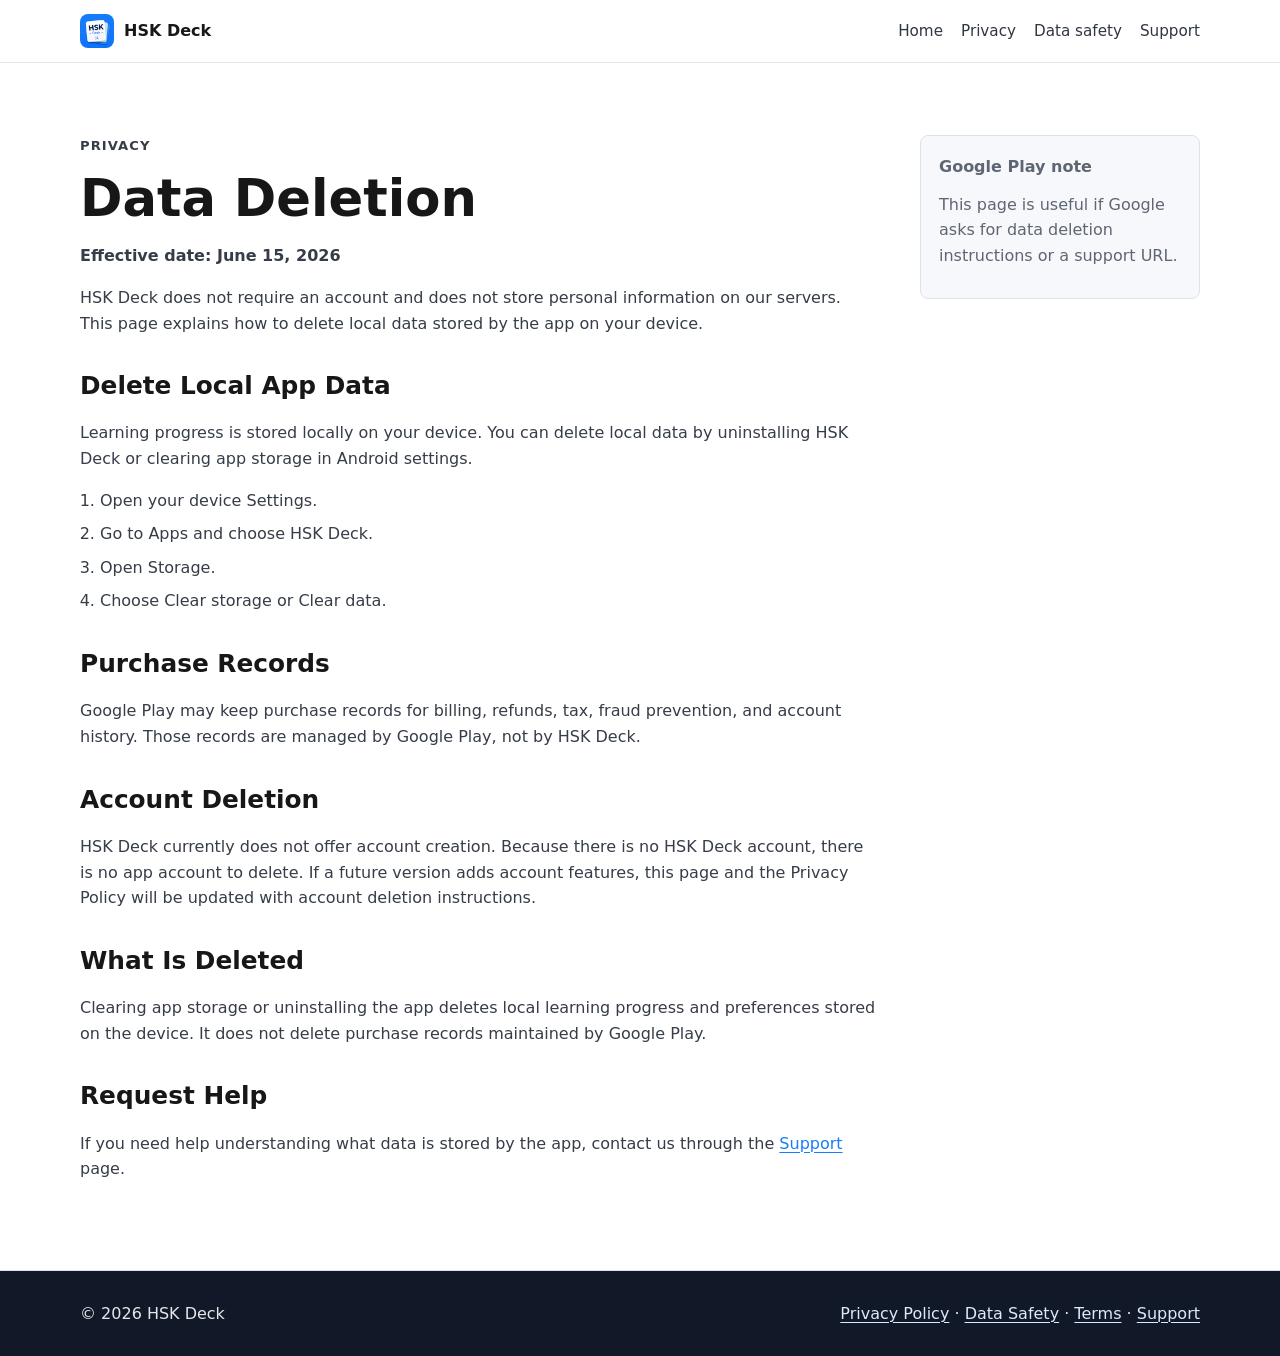
==== data-deletion.html @ 56bee87d "feat: replace with full professional landing page - 6 pages: landing, privacy, support, terms, data-" ====
<!doctype html>
<html lang="en">
  <head>
    <meta charset="utf-8">
    <meta name="viewport" content="width=device-width, initial-scale=1">
    <title>Data Deletion - HSK Deck</title>
    <meta name="description" content="Data deletion instructions for HSK Deck local app data and purchase records.">
    <link rel="icon" href="assets/icon.png">
    <link rel="stylesheet" href="styles.css">
  </head>
  <body>
    <header class="site-header">
      <nav class="nav" aria-label="Primary navigation">
        <a class="brand" href="index.html">
          <img src="assets/icon.png" alt="HSK Deck app icon">
          <span>HSK Deck</span>
        </a>
        <div class="nav-links">
          <a href="index.html">Home</a>
          <a href="privacy-policy.html">Privacy</a>
          <a href="data-safety.html">Data safety</a>
          <a href="support.html">Support</a>
        </div>
      </nav>
    </header>

    <main class="section">
      <div class="wrap legal-layout">
        <article class="legal">
          <p class="eyebrow">Privacy</p>
          <h1>Data Deletion</h1>
          <p class="legal-meta">Effective date: June 15, 2026</p>
          <p>HSK Deck does not require an account and does not store personal information on our servers. This page explains how to delete local data stored by the app on your device.</p>

          <h2>Delete Local App Data</h2>
          <p>Learning progress is stored locally on your device. You can delete local data by uninstalling HSK Deck or clearing app storage in Android settings.</p>
          <ol>
            <li>Open your device Settings.</li>
            <li>Go to Apps and choose HSK Deck.</li>
            <li>Open Storage.</li>
            <li>Choose Clear storage or Clear data.</li>
          </ol>

          <h2>Purchase Records</h2>
          <p>Google Play may keep purchase records for billing, refunds, tax, fraud prevention, and account history. Those records are managed by Google Play, not by HSK Deck.</p>

          <h2>Account Deletion</h2>
          <p>HSK Deck currently does not offer account creation. Because there is no HSK Deck account, there is no app account to delete. If a future version adds account features, this page and the Privacy Policy will be updated with account deletion instructions.</p>

          <h2>What Is Deleted</h2>
          <p>Clearing app storage or uninstalling the app deletes local learning progress and preferences stored on the device. It does not delete purchase records maintained by Google Play.</p>

          <h2>Request Help</h2>
          <p>If you need help understanding what data is stored by the app, contact us through the <a href="support.html">Support</a> page.</p>
        </article>
        <aside class="side-note">
          <p><strong>Google Play note</strong></p>
          <p>This page is useful if Google asks for data deletion instructions or a support URL.</p>
        </aside>
      </div>
    </main>

    <footer class="site-footer">
      <div class="footer-inner">
        <span>© 2026 HSK Deck</span>
        <span><a href="privacy-policy.html">Privacy Policy</a> · <a href="data-safety.html">Data Safety</a> · <a href="terms.html">Terms</a> · <a href="support.html">Support</a></span>
      </div>
    </footer>
  </body>
</html>
---- styles.css ----
:root {
  color-scheme: light;
  --ink: #171717;
  --muted: #5f6673;
  --line: #dce2ea;
  --paper: #ffffff;
  --soft: #f6f8fb;
  --blue: #167dfc;
  --navy: #122b59;
  --mint: #e9fbf6;
  --sky: #eaf4ff;
  --teal: #0f766e;
  --amber: #b7791f;
  --rose: #b91c1c;
  --radius: 8px;
  font-family: Inter, ui-sans-serif, system-ui, -apple-system, BlinkMacSystemFont, "Segoe UI", sans-serif;
}

* {
  box-sizing: border-box;
}

html {
  scroll-behavior: smooth;
}

body {
  margin: 0;
  background: var(--paper);
  color: var(--ink);
  line-height: 1.6;
}

a {
  color: var(--blue);
  text-decoration-thickness: 0.08em;
  text-underline-offset: 0.18em;
}

img {
  max-width: 100%;
}

.site-header {
  position: sticky;
  top: 0;
  z-index: 10;
  border-bottom: 1px solid rgba(220, 226, 234, 0.84);
  background: rgba(255, 255, 255, 0.92);
  backdrop-filter: blur(18px);
}

.nav {
  display: flex;
  align-items: center;
  justify-content: space-between;
  width: min(1120px, calc(100% - 32px));
  margin: 0 auto;
  padding: 14px 0;
  gap: 20px;
}

.brand {
  display: inline-flex;
  align-items: center;
  gap: 10px;
  color: var(--ink);
  font-weight: 800;
  text-decoration: none;
}

.brand img {
  width: 34px;
  height: 34px;
  border-radius: 8px;
}

.nav-links {
  display: flex;
  align-items: center;
  gap: 18px;
  font-size: 0.95rem;
}

.nav-links a {
  color: #303642;
  text-decoration: none;
}

.nav-links a:hover {
  color: var(--blue);
}

.hero {
  min-height: 720px;
  display: grid;
  align-items: center;
  position: relative;
  overflow: hidden;
  background:
    radial-gradient(circle at 82% 26%, rgba(22, 125, 252, 0.2), transparent 28%),
    radial-gradient(circle at 74% 78%, rgba(15, 118, 110, 0.18), transparent 24%),
    linear-gradient(116deg, #ffffff 0%, #f7fbff 42%, #dceffd 100%);
}

.hero-inner {
  position: relative;
  z-index: 2;
  width: min(1120px, calc(100% - 32px));
  margin: 0 auto;
  padding: 96px 0 86px;
}

.hero-stage {
  position: absolute;
  inset: 0;
  z-index: 1;
  pointer-events: none;
}

.hero-stage::before {
  content: "";
  position: absolute;
  right: -10%;
  bottom: -20%;
  width: min(820px, 62vw);
  aspect-ratio: 1;
  border-radius: 50%;
  background: linear-gradient(135deg, rgba(255, 255, 255, 0.88), rgba(191, 230, 219, 0.55));
  border: 1px solid rgba(255, 255, 255, 0.7);
}

.hero-screen {
  position: absolute;
  margin: 0;
  display: block;
  z-index: 2;
  border: 1px solid rgba(220, 226, 234, 0.9);
  border-radius: 24px;
  background: #fff;
  overflow: hidden;
  box-shadow: 0 28px 80px rgba(17, 24, 39, 0.16);
}

.hero-screen img {
  display: block;
  width: 100%;
}

.hero-screen-main {
  right: 12.5%;
  bottom: -7%;
  top: auto;
  width: min(440px, 32vw);
  transform: rotate(1deg);
  z-index: 4;
}

.hero-screen-left {
  right: 31%;
  bottom: -5%;
  width: min(410px, 30vw);
  transform: rotate(-6deg);
  opacity: 0.96;
}

.hero-screen-right {
  right: -3.8%;
  bottom: -5%;
  width: min(410px, 30vw);
  transform: rotate(6deg);
  opacity: 0.96;
}

.eyebrow {
  margin: 0 0 14px;
  color: var(--teal);
  font-size: 0.82rem;
  font-weight: 800;
  letter-spacing: 0.08em;
  text-transform: uppercase;
}

h1,
h2,
h3 {
  line-height: 1.12;
  letter-spacing: 0;
}

h1 {
  max-width: 680px;
  margin: 0;
  font-size: clamp(2.6rem, 6vw, 5.7rem);
}

.hero-copy {
  max-width: 590px;
  margin: 20px 0 0;
  color: #343b47;
  font-size: 1.18rem;
}

.actions {
  display: flex;
  align-items: center;
  flex-wrap: wrap;
  gap: 12px;
  margin-top: 30px;
}

.button {
  display: inline-flex;
  min-height: 44px;
  align-items: center;
  justify-content: center;
  border-radius: var(--radius);
  border: 1px solid var(--line);
  padding: 10px 16px;
  color: var(--ink);
  background: var(--paper);
  font-weight: 750;
  text-decoration: none;
}

.button.primary {
  border-color: var(--blue);
  background: var(--blue);
  color: #fff;
}

.trust-list {
  display: grid;
  grid-template-columns: repeat(2, max-content);
  gap: 10px 22px;
  margin: 26px 0 0;
  padding: 0;
  list-style: none;
}

.trust-list li {
  display: inline-flex;
  align-items: center;
  gap: 8px;
  color: #263244;
  font-size: 0.97rem;
  font-weight: 760;
}

.trust-list li::before {
  content: "";
  width: 18px;
  height: 18px;
  flex: 0 0 auto;
  border-radius: 50%;
  background: var(--blue);
  box-shadow: 0 8px 18px rgba(22, 125, 252, 0.24);
  background-image: url("data:image/svg+xml,%3Csvg viewBox='0 0 20 20' xmlns='http://www.w3.org/2000/svg'%3E%3Cpath d='M8.1 13.8 4.6 10.3l1.4-1.4 2.1 2.1 5.9-5.9 1.4 1.4z' fill='white'/%3E%3C/svg%3E");
  background-size: 16px 16px;
  background-position: center;
  background-repeat: no-repeat;
}

.section {
  padding: 72px 0;
}

.section.alt {
  background: linear-gradient(180deg, #f7faff 0%, #f4f8f6 100%);
  border-top: 1px solid var(--line);
  border-bottom: 1px solid var(--line);
}

.intro-band {
  padding: 46px 0;
  border-bottom: 1px solid var(--line);
  background:
    radial-gradient(circle at 18% 18%, rgba(255, 255, 255, 0.22), transparent 24%),
    linear-gradient(135deg, #167dfc 0%, #125fd2 58%, #0b3f9e 100%);
  color: #fff;
}

.intro-band .eyebrow {
  display: inline-block;
  border-radius: 999px;
  background: rgba(255, 255, 255, 0.18);
  padding: 5px 9px;
  color: #ffffff;
}

.intro-grid {
  display: grid;
  grid-template-columns: minmax(0, 0.9fr) minmax(0, 1.1fr);
  gap: 42px;
  align-items: center;
}

.intro-grid h2 {
  margin: 0;
  font-size: clamp(2rem, 3.4vw, 3.4rem);
}

.intro-grid p:not(.eyebrow) {
  margin: 0;
  color: #eaf4ff;
  font-size: 1.08rem;
}

.wrap {
  width: min(1120px, calc(100% - 32px));
  margin: 0 auto;
}

.section-title {
  max-width: 720px;
  margin-bottom: 34px;
}

.section-title h2 {
  margin: 0 0 12px;
  font-size: clamp(2rem, 3vw, 3.2rem);
}

.section-title p {
  margin: 0;
  color: var(--muted);
  font-size: 1.05rem;
}

.feature-grid {
  display: grid;
  grid-template-columns: repeat(3, minmax(0, 1fr));
  gap: 16px;
}

.feature {
  border: 1px solid var(--line);
  border-radius: var(--radius);
  padding: 22px;
  background: var(--paper);
  box-shadow: 0 12px 30px rgba(17, 24, 39, 0.05);
}

.feature strong {
  display: block;
  margin-bottom: 8px;
  font-size: 1.05rem;
}

.feature p {
  margin: 0;
  color: var(--muted);
}

.level-strip {
  display: grid;
  grid-template-columns: repeat(4, minmax(0, 1fr));
  gap: 12px;
}

.level {
  border: 1px solid var(--line);
  border-radius: var(--radius);
  padding: 18px;
  background: #fff;
}

.level span {
  color: var(--muted);
  font-size: 0.94rem;
}

.level b {
  display: block;
  margin-top: 6px;
  font-size: 1.3rem;
}

.screen-grid {
  display: grid;
  grid-template-columns: minmax(0, 0.9fr) minmax(0, 1.1fr) minmax(0, 0.9fr);
  gap: 18px;
  align-items: center;
}

.screen-card {
  margin: 0;
  border: 0;
  border-radius: 0;
  background: transparent;
  overflow: visible;
  box-shadow: none;
}

.screen-card.featured {
  transform: translateY(-12px);
}

.screen-card.dark-card {
  background: transparent;
  box-shadow: none;
}

.screen-card img {
  display: block;
  width: 100%;
  border: 1px solid var(--line);
  border-radius: var(--radius);
  box-shadow: 0 18px 46px rgba(17, 24, 39, 0.1);
}

.screen-card figcaption {
  padding: 14px 6px 0;
  color: #3f4754;
  font-weight: 650;
  line-height: 1.45;
}

.screen-card.dark-card figcaption {
  color: #3f4754;
}

.premium-note {
  display: flex;
  align-items: center;
  flex-wrap: wrap;
  gap: 8px;
  margin-top: 18px;
  border: 1px solid #bfe6db;
  border-radius: var(--radius);
  background: var(--mint);
  padding: 16px 18px;
}

.premium-note strong {
  color: var(--teal);
}

.premium-actions {
  margin-top: 18px;
}

.policy-grid {
  display: grid;
  grid-template-columns: repeat(4, minmax(0, 1fr));
  gap: 14px;
}

.policy-link {
  min-height: 132px;
  border: 1px solid var(--line);
  border-radius: var(--radius);
  background: #fff;
  padding: 18px;
  color: var(--ink);
  text-decoration: none;
  transition: border-color 160ms ease, transform 160ms ease, box-shadow 160ms ease;
}

.policy-link:hover {
  border-color: rgba(22, 125, 252, 0.55);
  box-shadow: 0 12px 30px rgba(17, 24, 39, 0.08);
  transform: translateY(-2px);
}

.policy-link strong,
.policy-link span {
  display: block;
}

.policy-link span {
  margin-top: 8px;
  color: var(--muted);
}

.notice {
  border-left: 4px solid var(--amber);
  background: #fffaf0;
  padding: 18px 20px;
  border-radius: var(--radius);
}

.legal-layout {
  display: grid;
  grid-template-columns: minmax(0, 1fr) 280px;
  gap: 42px;
  align-items: start;
}

.legal {
  max-width: 840px;
}

.legal h1 {
  font-size: clamp(2.2rem, 4vw, 4.2rem);
}

.legal h2 {
  margin-top: 36px;
  font-size: 1.55rem;
}

.legal p,
.legal li {
  color: #363d48;
}

.legal ul,
.legal ol {
  padding-left: 1.25rem;
}

.legal li + li {
  margin-top: 8px;
}

.legal-meta {
  color: var(--muted);
  font-weight: 650;
}

.side-note {
  position: sticky;
  top: 90px;
  border: 1px solid var(--line);
  border-radius: var(--radius);
  padding: 18px;
  background: var(--soft);
}

.side-note p {
  margin: 0 0 12px;
  color: var(--muted);
}

.site-footer {
  border-top: 1px solid var(--line);
  background: #111827;
  color: #e5e7eb;
  padding: 30px 0;
}

.footer-inner {
  display: flex;
  justify-content: space-between;
  gap: 20px;
  width: min(1120px, calc(100% - 32px));
  margin: 0 auto;
}

.footer-inner a {
  color: #dbeafe;
}

@media (max-width: 780px) {
  .nav {
    align-items: flex-start;
    flex-direction: column;
  }

  .nav-links {
    flex-wrap: wrap;
    gap: 12px;
  }

  .trust-list {
    grid-template-columns: 1fr;
    gap: 10px;
  }

  .hero {
    min-height: 820px;
    background:
      radial-gradient(circle at 76% 72%, rgba(22, 125, 252, 0.18), transparent 32%),
      linear-gradient(180deg, #ffffff 0%, #f6fbff 58%, #e4f3fb 100%);
  }

  .hero-inner {
    padding-top: 58px;
    padding-bottom: 360px;
  }

  .hero-stage::before {
    right: -34%;
    bottom: -12%;
    width: 520px;
  }

  .hero-screen {
    border-radius: 18px;
  }

  .hero-screen-main {
    right: 23%;
    bottom: 4px;
    top: auto;
    width: 206px;
    transform: rotate(1deg);
  }

  .hero-screen-left {
    right: 57%;
    bottom: 20px;
    width: 160px;
    transform: rotate(-7deg);
  }

  .hero-screen-right {
    right: -1%;
    bottom: 20px;
    width: 160px;
    transform: rotate(7deg);
  }

  .feature-grid,
  .level-strip,
  .intro-grid,
  .policy-grid,
  .screen-grid,
  .legal-layout {
    grid-template-columns: 1fr;
  }

  .screen-card.featured {
    transform: none;
  }

  .side-note {
    position: static;
  }

  .footer-inner {
    flex-direction: column;
  }
}
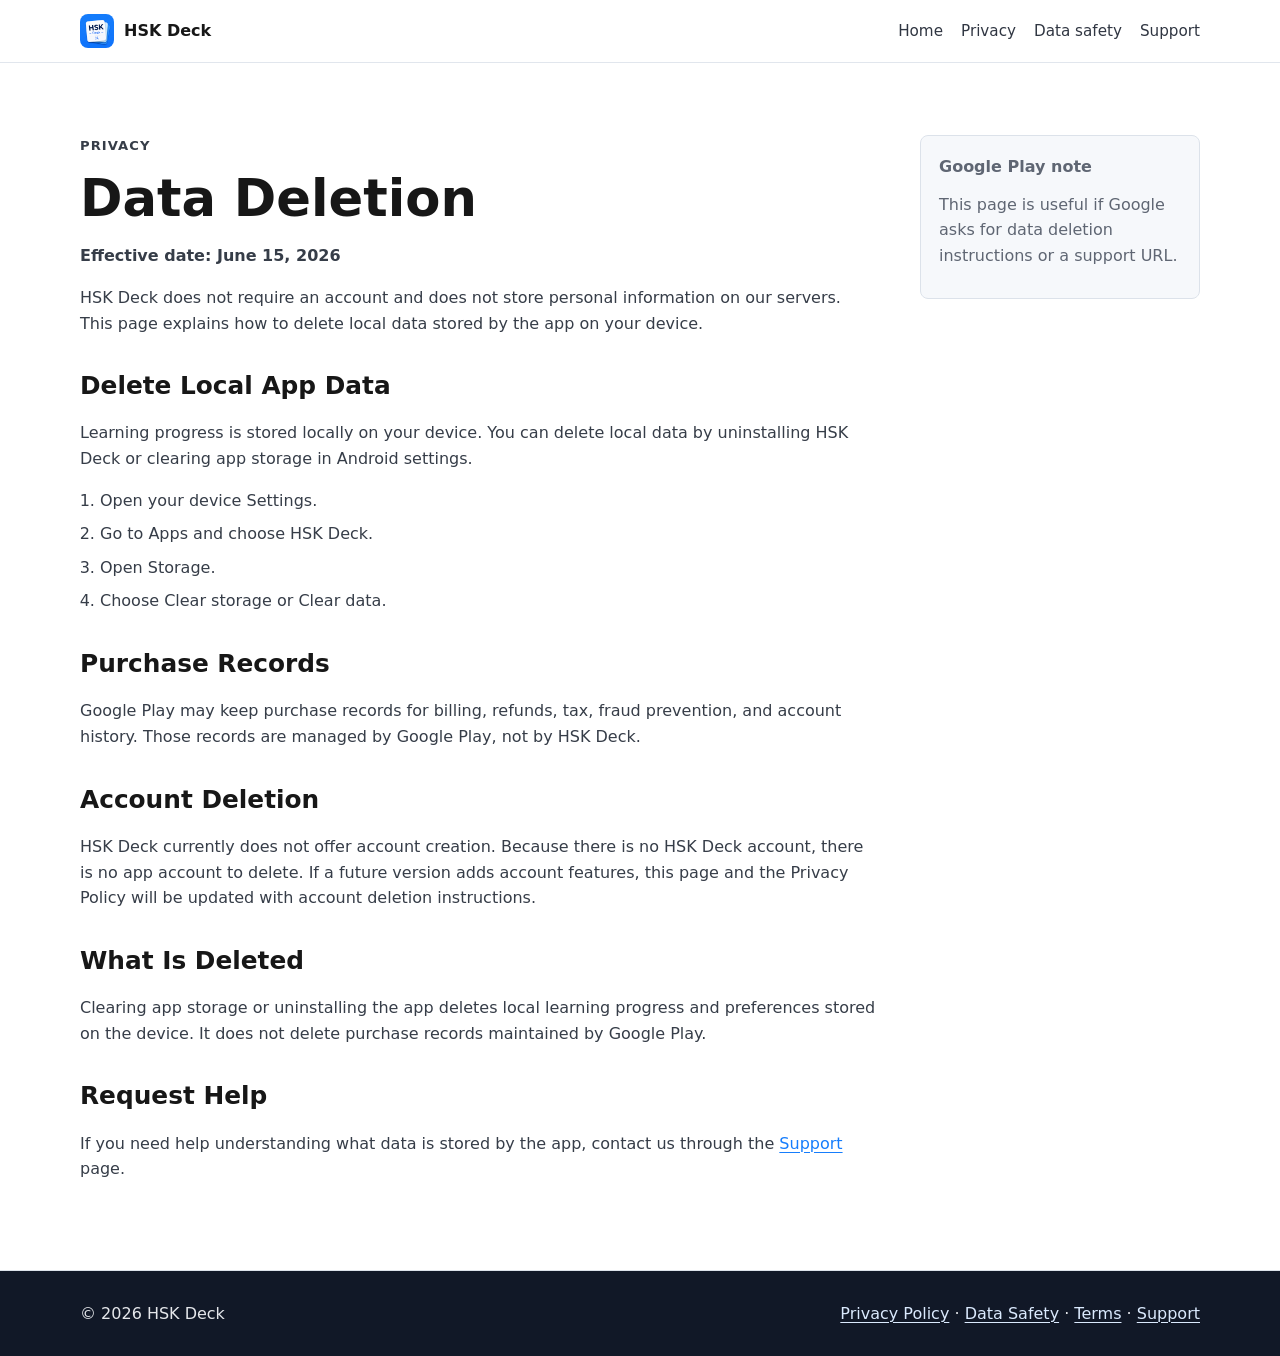
==== commit bae29910: "Update screenshots to June 17 versions, optimize icon, fix dark card ref, bump CSS cache" ====
--- a/data-deletion.html
+++ b/data-deletion.html
@@ -6,7 +6,7 @@
     <title>Data Deletion - HSK Deck</title>
     <meta name="description" content="Data deletion instructions for HSK Deck local app data and purchase records.">
     <link rel="icon" href="assets/icon.png">
-    <link rel="stylesheet" href="styles.css">
+    <link rel="stylesheet" href="styles.css?v=6">
   </head>
   <body>
     <header class="site-header">
--- a/styles.css
+++ b/styles.css
@@ -229,6 +229,12 @@
   color: #fff;
 }
 
+.google-play-badge {
+  display: block;
+  height: auto;
+  margin-left: -12px;
+}
+
 .trust-list {
   display: grid;
   grid-template-columns: repeat(2, max-content);
@@ -568,50 +574,6 @@
     gap: 10px;
   }
 
-  .hero {
-    min-height: 820px;
-    background:
-      radial-gradient(circle at 76% 72%, rgba(22, 125, 252, 0.18), transparent 32%),
-      linear-gradient(180deg, #ffffff 0%, #f6fbff 58%, #e4f3fb 100%);
-  }
-
-  .hero-inner {
-    padding-top: 58px;
-    padding-bottom: 360px;
-  }
-
-  .hero-stage::before {
-    right: -34%;
-    bottom: -12%;
-    width: 520px;
-  }
-
-  .hero-screen {
-    border-radius: 18px;
-  }
-
-  .hero-screen-main {
-    right: 23%;
-    bottom: 4px;
-    top: auto;
-    width: 206px;
-    transform: rotate(1deg);
-  }
-
-  .hero-screen-left {
-    right: 57%;
-    bottom: 20px;
-    width: 160px;
-    transform: rotate(-7deg);
-  }
-
-  .hero-screen-right {
-    right: -1%;
-    bottom: 20px;
-    width: 160px;
-    transform: rotate(7deg);
-  }
-
   .feature-grid,
   .level-strip,
   .intro-grid,
@@ -633,3 +595,92 @@
     flex-direction: column;
   }
 }
+
+/* ── Tablet: text on top, screenshots below (3-up) ── */
+@media (max-width: 1199px) {
+  .hero {
+    min-height: auto;
+    display: flex;
+    flex-direction: column;
+    overflow: visible;
+    padding: 4rem 0 2rem;
+  }
+
+  .hero-inner {
+    padding: 0;
+    width: min(720px, calc(100% - 32px));
+    text-align: center;
+  }
+
+  .hero-inner h1 {
+    max-width: 100%;
+  }
+
+  .hero-inner .hero-copy {
+    max-width: 560px;
+    margin-left: auto;
+    margin-right: auto;
+  }
+
+  .hero .eyebrow {
+    margin-top: 1rem;
+  }
+
+  .hero-inner .actions {
+    justify-content: center;
+  }
+
+  .hero-stage {
+    position: static;
+    display: flex;
+    justify-content: center;
+    gap: 16px;
+    margin-top: 2.5rem;
+    padding: 0 1rem;
+  }
+
+  .hero-stage::before {
+    display: none;
+  }
+
+  .hero-screen {
+    position: static;
+    width: 180px;
+    flex: 0 0 auto;
+    transform: none;
+    opacity: 1;
+    border-radius: 16px;
+  }
+
+  .hero-screen img {
+    width: 100%;
+  }
+}
+
+/* ── Mobile: single screenshot ── */
+@media (max-width: 767px) {
+  .hero {
+    padding: 3rem 0 1.5rem;
+  }
+
+  .hero-inner {
+    width: calc(100% - 32px);
+  }
+
+  .hero-inner .hero-copy {
+    max-width: 100%;
+  }
+
+  .hero-stage {
+    margin-top: 2rem;
+  }
+
+  .hero-screen {
+    width: 200px;
+  }
+
+  .hero-screen-left,
+  .hero-screen-right {
+    display: none;
+  }
+}
